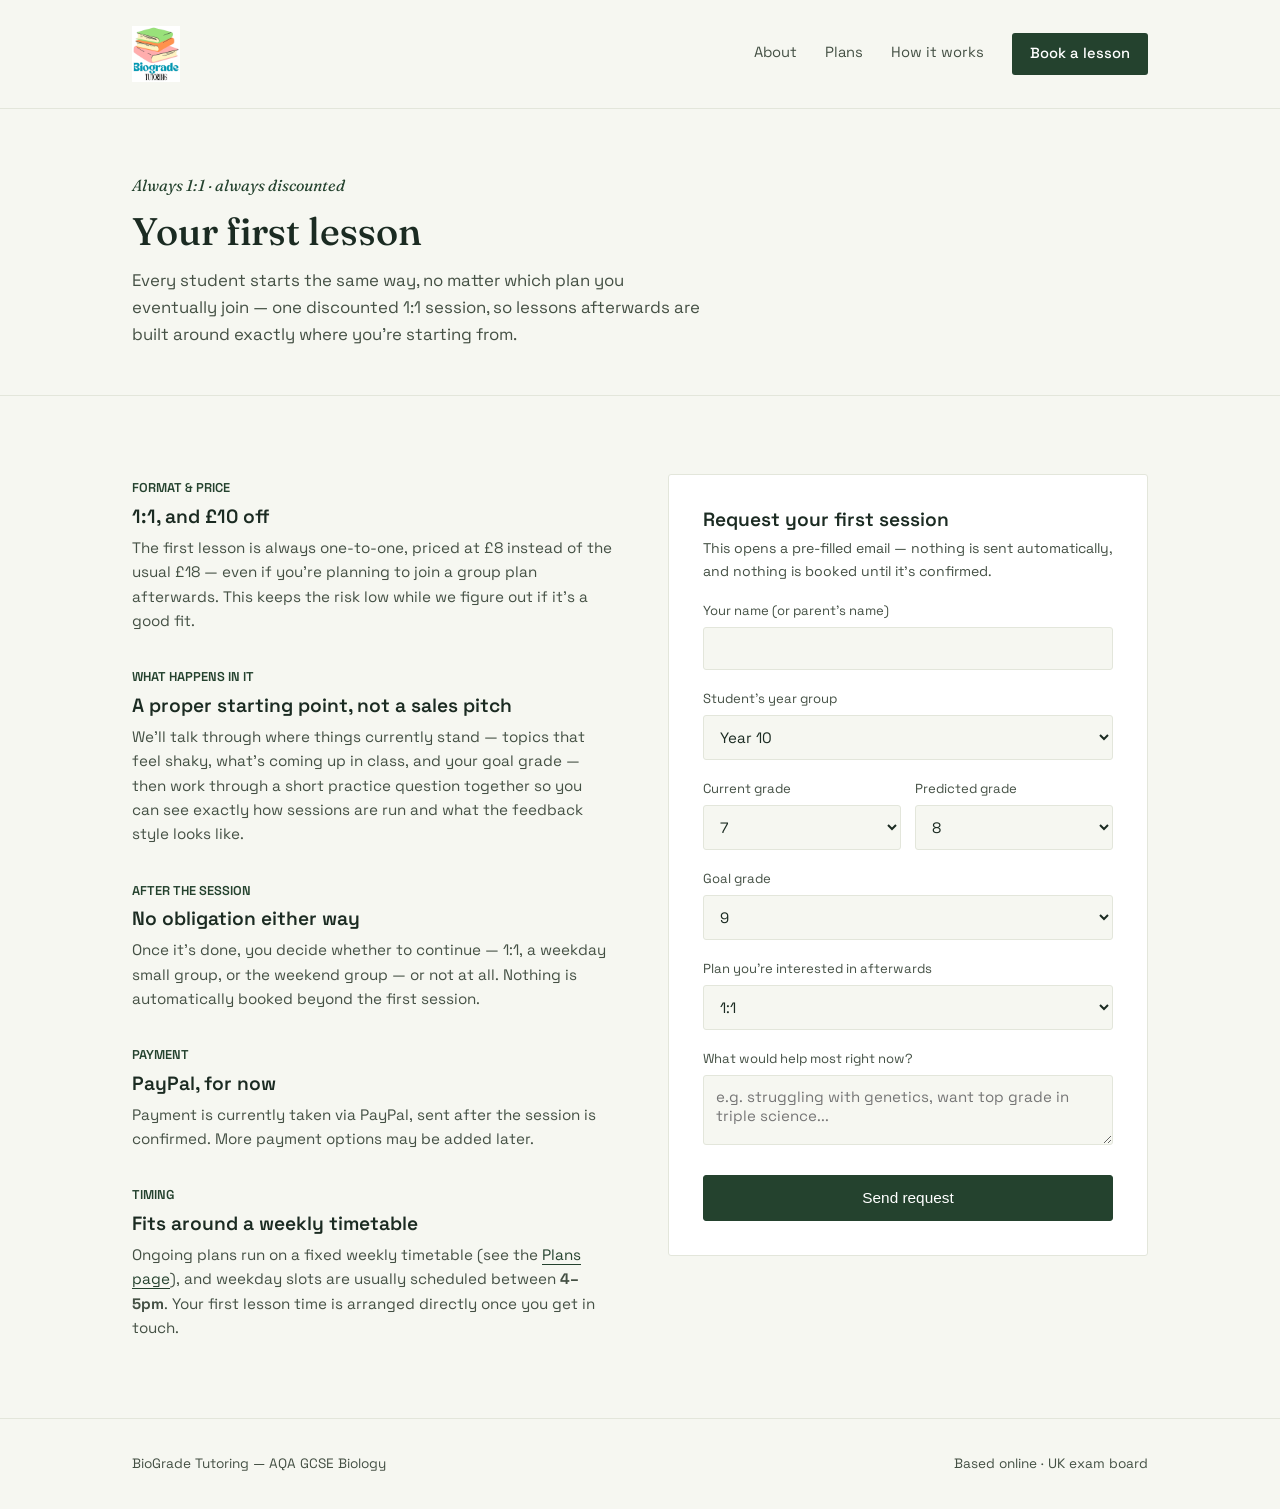
==== first-lesson.html @ ba915b2d "Add files via upload" ====
<!DOCTYPE html>
<html lang="en">
<head>
<meta charset="UTF-8">
<meta name="viewport" content="width=device-width, initial-scale=1.0">
<title>Your First Lesson — BioGrade Tutoring</title>
<link rel="preconnect" href="https://fonts.googleapis.com">
<link href="https://fonts.googleapis.com/css2?family=Fraunces:ital,opsz,wght@0,9..144,400;0,9..144,500;0,9..144,600;1,9..144,500&family=Space+Grotesk:wght@400;500;600;700&display=swap" rel="stylesheet">
<link rel="stylesheet" href="styles.css">
</head>
<body>

<header>
  <div class="wrap">
    <a href="index.html" class="brand">
      <img src="logo.png" alt="BioGrade Tutoring logo" class="brand-logo">
    </a>
    <nav>
      <a href="index.html#about">About</a>
      <a href="plans.html">Plans</a>
      <a href="index.html#how">How it works</a>
      <a href="first-lesson.html" class="nav-cta">Book a lesson</a>
    </nav>
  </div>
</header>

<section class="page-hero">
  <div class="wrap">
    <p class="eyebrow-note">Always 1:1 &middot; always discounted</p>
    <h1>Your first lesson</h1>
    <p class="lede">Every student starts the same way, no matter which plan you eventually join &mdash; one discounted 1:1 session, so lessons afterwards are built around exactly where you're starting from.</p>
  </div>
</section>

<section>
  <div class="wrap info-grid">
    <div>
      <div class="info-block">
        <span class="kicker">FORMAT &amp; PRICE</span>
        <h3>1:1, and £10 off</h3>
        <p>The first lesson is always one-to-one, priced at £8 instead of the usual £18 &mdash; even if you're planning to join a group plan afterwards. This keeps the risk low while we figure out if it's a good fit.</p>
      </div>
      <div class="info-block">
        <span class="kicker">WHAT HAPPENS IN IT</span>
        <h3>A proper starting point, not a sales pitch</h3>
        <p>We'll talk through where things currently stand &mdash; topics that feel shaky, what's coming up in class, and your goal grade &mdash; then work through a short practice question together so you can see exactly how sessions are run and what the feedback style looks like.</p>
      </div>
      <div class="info-block">
        <span class="kicker">AFTER THE SESSION</span>
        <h3>No obligation either way</h3>
        <p>Once it's done, you decide whether to continue &mdash; 1:1, a weekday small group, or the weekend group &mdash; or not at all. Nothing is automatically booked beyond the first session.</p>
      </div>
      <div class="info-block">
        <span class="kicker">PAYMENT</span>
        <h3>PayPal, for now</h3>
        <p>Payment is currently taken via PayPal, sent after the session is confirmed. More payment options may be added later.</p>
      </div>
      <div class="info-block">
        <span class="kicker">TIMING</span>
        <h3>Fits around a weekly timetable</h3>
        <p>Ongoing plans run on a fixed weekly timetable (see the <a href="plans.html" style="color:var(--moss-deep); border-bottom:1px solid var(--moss-deep);">Plans page</a>), and weekday slots are usually scheduled between <b>4&ndash;5pm</b>. Your first lesson time is arranged directly once you get in touch.</p>
      </div>
    </div>

    <div class="booking-card">
      <h3>Request your first session</h3>
      <p class="small">This opens a pre-filled email &mdash; nothing is sent automatically, and nothing is booked until it's confirmed.</p>
      <form id="bookingForm">
        <div class="field">
          <label for="name">Your name (or parent's name)</label>
          <input type="text" id="name" required>
        </div>
        <div class="field">
          <label for="studentyear">Student's year group</label>
          <select id="studentyear">
            <option>Year 9</option>
            <option selected>Year 10</option>
            <option>Year 11</option>
          </select>
        </div>
        <div class="field field-row">
          <div>
            <label for="currentgrade">Current grade</label>
            <select id="currentgrade">
              <option>U</option><option>1</option><option>2</option><option>3</option><option>4</option>
              <option>5</option><option>6</option><option selected>7</option><option>8</option><option>9</option>
            </select>
          </div>
          <div>
            <label for="predictedgrade">Predicted grade</label>
            <select id="predictedgrade">
              <option>U</option><option>1</option><option>2</option><option>3</option><option>4</option>
              <option>5</option><option>6</option><option>7</option><option selected>8</option><option>9</option>
            </select>
          </div>
        </div>
        <div class="field">
          <label for="goalgrade">Goal grade</label>
          <select id="goalgrade">
            <option>1</option><option>2</option><option>3</option><option>4</option>
            <option>5</option><option>6</option><option>7</option><option>8</option><option selected>9</option>
          </select>
        </div>
        <div class="field">
          <label for="sessiontype">Plan you're interested in afterwards</label>
          <select id="sessiontype">
            <option>1:1</option>
            <option>Weekday small group (1:4)</option>
            <option>Weekend small group (1:3)</option>
            <option>Not sure &mdash; help me choose</option>
          </select>
        </div>
        <div class="field">
          <label for="notes">What would help most right now?</label>
          <textarea id="notes" placeholder="e.g. struggling with genetics, want top grade in triple science..."></textarea>
        </div>
        <button type="submit" class="btn btn-solid">Send request</button>
      </form>
    </div>
  </div>
</section>

<footer>
  <div class="wrap">
    <span>BioGrade Tutoring &mdash; AQA GCSE Biology</span>
    <span>Based online &middot; UK exam board</span>
  </div>
</footer>

<script>
  document.getElementById('bookingForm').addEventListener('submit', function(e){
    e.preventDefault();
    const name = document.getElementById('name').value;
    const year = document.getElementById('studentyear').value;
    const current = document.getElementById('currentgrade').value;
    const predicted = document.getElementById('predictedgrade').value;
    const goal = document.getElementById('goalgrade').value;
    const type = document.getElementById('sessiontype').value;
    const notes = document.getElementById('notes').value;
    const subject = encodeURIComponent('First session request — ' + name);
    const body = encodeURIComponent(
      'Name: ' + name + '\n' +
      'Year group: ' + year + '\n' +
      'Current grade: ' + current + '\n' +
      'Predicted grade: ' + predicted + '\n' +
      'Goal grade: ' + goal + '\n' +
      'Interested in: ' + type + '\n' +
      'Notes: ' + notes
    );
    window.location.href = 'mailto:biogradetutoring@gmail.com?subject=' + subject + '&body=' + body;
  });
</script>

</body>
</html>
---- styles.css ----
:root{
  --paper: #F6F7F1;
  --paper-line: #E3E6DB;
  --ink: #1B2B22;
  --ink-soft: #445044;
  --moss: #3D6B4A;
  --moss-deep: #24422E;
  --highlight: #F2C94C;
  --mark: #E1573F;
  --white: #FFFFFF;
}

*{box-sizing:border-box; margin:0; padding:0;}
html{scroll-behavior:smooth;}
body{
  background:var(--paper);
  color:var(--ink);
  font-family:'Space Grotesk', sans-serif;
  font-size:16px;
  line-height:1.6;
  -webkit-font-smoothing:antialiased;
}
h1,h2,h3,.serif{
  font-family:'Fraunces', serif;
  font-weight:500;
  color:var(--ink);
  line-height:1.15;
}
a{color:inherit; text-decoration:none;}
.wrap{max-width:1080px; margin:0 auto; padding:0 32px;}

/* ---------- header ---------- */
header{padding:26px 0; border-bottom:1px solid var(--paper-line);}
header .wrap{display:flex; justify-content:space-between; align-items:center;}
.brand{display:flex; align-items:center; gap:10px; font-family:'Fraunces', serif; font-size:1.3rem; font-weight:600;}
.brand .leaf{width:26px; height:26px; flex-shrink:0;}
.brand-logo{height:56px; width:auto; display:block;}
nav{display:flex; gap:28px; font-size:0.92rem; align-items:center;}
nav a{position:relative; padding-bottom:3px; color:var(--ink-soft);}
nav a:hover{color:var(--moss-deep);}
.nav-cta{background:var(--moss-deep); color:var(--white) !important; padding:9px 18px; border-radius:3px; font-weight:500;}
.nav-cta:hover{background:var(--ink);}

/* ---------- hero (home) ---------- */
.hero{padding:88px 0 96px; position:relative;}
.hero .wrap{display:grid; grid-template-columns: 1.15fr 0.85fr; gap:56px; align-items:center;}
.eyebrow-note{font-family:'Fraunces', serif; font-style:italic; font-size:1rem; color:var(--moss-deep); margin-bottom:14px;}
.hero h1{font-size:3.1rem; letter-spacing:-0.01em; max-width:11.5ch;}
.hero h1 em{font-style:italic; color:var(--moss-deep);}
.hero p.lede{margin-top:22px; font-size:1.12rem; color:var(--ink-soft); max-width:46ch;}
.hero-ctas{margin-top:34px; display:flex; gap:14px; flex-wrap:wrap;}

.btn{display:inline-block; padding:13px 24px; border-radius:3px; font-weight:500; font-size:0.96rem; border:1.5px solid var(--ink); transition:transform .15s ease, background .15s ease, color .15s ease; cursor:pointer;}
.btn-solid{background:var(--moss-deep); color:var(--white); border-color:var(--moss-deep);}
.btn-solid:hover{background:var(--ink); transform:translateY(-1px);}
.btn-outline{background:transparent; color:var(--ink);}
.btn-outline:hover{background:var(--ink); color:var(--white); transform:translateY(-1px);}

/* marked exam-paper hero visual */
.paper-mark{background:var(--white); border:1px solid var(--paper-line); border-radius:2px; padding:34px 30px 30px; box-shadow: 6px 6px 0 var(--paper-line); position:relative; font-family:'Fraunces', serif;}
.paper-mark .q{font-size:0.82rem; color:var(--ink-soft); font-family:'Space Grotesk', sans-serif; letter-spacing:0.02em;}
.paper-mark .q-text{margin-top:8px; font-family:'Space Grotesk', sans-serif; font-size:0.95rem; color:var(--ink); line-height:1.55;}
.paper-mark .grade-circle{position:absolute; top:-22px; right:-18px; width:78px; height:78px; border-radius:50%; border:3px solid var(--mark); display:flex; align-items:center; justify-content:center; font-size:2.1rem; color:var(--mark); background:var(--paper); transform:rotate(-8deg); opacity:0; animation: dropIn .6s cubic-bezier(.2,.9,.3,1.3) .4s forwards;}
@keyframes dropIn{from{opacity:0; transform:rotate(-8deg) scale(0.6) translateY(-10px);} to{opacity:1; transform:rotate(-8deg) scale(1) translateY(0);}}
.tick-row{margin-top:18px; display:flex; align-items:center; gap:8px; font-size:0.85rem; color:var(--moss-deep);}
.tick-row svg{width:16px; height:16px;}

/* ---------- simple page hero (subpages) ---------- */
.page-hero{padding:64px 0 48px; border-bottom:1px solid var(--paper-line);}
.page-hero .eyebrow-note{margin-bottom:10px;}
.page-hero h1{font-size:2.4rem; max-width:20ch;}
.page-hero p.lede{margin-top:14px; font-size:1.05rem; color:var(--ink-soft); max-width:52ch;}

/* ---------- section shell ---------- */
section{padding:78px 0;}
.section-head{display:flex; justify-content:space-between; align-items:flex-end; gap:24px; margin-bottom:44px; border-bottom:1px solid var(--paper-line); padding-bottom:20px;}
.section-head h2{font-size:2rem;}
.section-head .tag{font-family:'Fraunces', serif; font-style:italic; color:var(--ink-soft); font-size:1rem; white-space:nowrap;}

/* ---------- about ---------- */
.about{background:var(--white); border-top:1px solid var(--paper-line); border-bottom:1px solid var(--paper-line);}
.about-grid{display:grid; grid-template-columns: 0.9fr 1.1fr; gap:56px; align-items:start;}
.about h2{font-size:2rem; max-width:14ch;}
.about-facts{display:flex; flex-direction:column; gap:22px; margin-top:26px;}
.fact{display:flex; gap:14px; align-items:flex-start;}
.fact .dot{width:8px; height:8px; border-radius:50%; background:var(--highlight); margin-top:8px; flex-shrink:0;}
.fact-text b{font-weight:600;}
.about-copy p{color:var(--ink-soft); font-size:1.02rem;}
.about-copy p + p{margin-top:16px;}
.about-copy .highlight{background:linear-gradient(to bottom, transparent 60%, var(--highlight) 60%); padding:0 2px;}

/* ---------- offerings (home teaser + plans page) ---------- */
.offer-grid{display:grid; grid-template-columns: 1fr 1fr; gap:0; border:1px solid var(--paper-line); border-radius:3px; overflow:hidden;}
.offer{background:var(--white); padding:38px 34px;}
.offer + .offer{border-left:1px solid var(--paper-line);}
.offer .kicker{font-size:0.82rem; color:var(--moss-deep); font-weight:600;}
.offer h3{font-size:1.5rem; margin-top:8px;}
.offer .price{margin-top:16px; font-family:'Fraunces', serif; font-size:2.1rem; color:var(--ink);}
.offer .price span{font-family:'Space Grotesk', sans-serif; font-size:0.95rem; color:var(--ink-soft); font-weight:400;}
.offer ul{margin-top:20px; list-style:none; display:flex; flex-direction:column; gap:10px;}
.offer li{font-size:0.94rem; color:var(--ink-soft); padding-left:20px; position:relative;}
.offer li::before{content:""; position:absolute; left:0; top:8px; width:9px; height:9px; border-left:2px solid var(--moss-deep); border-bottom:2px solid var(--moss-deep); transform:rotate(-45deg);}
.offer .note{margin-top:22px; font-size:0.85rem; font-style:italic; font-family:'Fraunces', serif; color:var(--mark);}
.offer-link{display:block; margin-top:26px; font-size:0.92rem; font-weight:500; color:var(--moss-deep); border-bottom:1px solid var(--moss-deep); width:fit-content;}

/* ---------- plan cards (plans.html) ---------- */
.plan-stack{display:flex; flex-direction:column; gap:20px;}
.plan-card{background:var(--white); border:1px solid var(--paper-line); border-radius:3px; padding:32px 34px; display:grid; grid-template-columns: 1fr 1fr; gap:28px; align-items:center;}
.plan-card .kicker{font-size:0.82rem; color:var(--moss-deep); font-weight:600;}
.plan-card h3{font-size:1.4rem; margin-top:6px;}
.plan-card .price{margin-top:12px; font-family:'Fraunces', serif; font-size:1.9rem;}
.plan-card .price span{font-family:'Space Grotesk', sans-serif; font-size:0.92rem; color:var(--ink-soft); font-weight:400;}
.schedule-box{background:var(--paper); border:1px solid var(--paper-line); border-radius:3px; padding:20px 22px;}
.schedule-box .label{font-size:0.78rem; text-transform:none; color:var(--ink-soft); margin-bottom:10px;}
.schedule-chips{display:flex; flex-wrap:wrap; gap:8px;}
.chip{background:var(--white); border:1px solid var(--paper-line); border-radius:20px; padding:6px 14px; font-size:0.85rem; color:var(--ink);}
.chip b{color:var(--moss-deep);}
@media(max-width:800px){ .plan-card{grid-template-columns:1fr;} }

.callout{background:#FFF7DE; border:1px solid var(--highlight); border-radius:3px; padding:22px 26px; margin-top:36px; font-size:0.95rem; color:var(--ink);}
.callout b{color:var(--moss-deep);}

/* ---------- how it works ---------- */
.how{background:var(--white); border-top:1px solid var(--paper-line); border-bottom:1px solid var(--paper-line);}
.steps{display:grid; grid-template-columns: repeat(3, 1fr); gap:36px;}
.step{position:relative; padding-left:2px;}
.step .num{font-family:'Fraunces', serif; font-style:italic; font-size:1.05rem; color:var(--moss-deep); margin-bottom:10px; display:block;}
.step h3{font-size:1.15rem; font-weight:600; font-family:'Space Grotesk', sans-serif;}
.step p{margin-top:8px; color:var(--ink-soft); font-size:0.95rem;}
.step:not(:last-child)::after{content:""; position:absolute; top:6px; right:-18px; width:1px; height:70%; background:var(--paper-line);}
@media(max-width:800px){ .step:not(:last-child)::after{display:none;} }

/* ---------- first-lesson info blocks ---------- */
.info-grid{display:grid; grid-template-columns: 1fr 1fr; gap:56px; align-items:start;}
.info-block + .info-block{margin-top:30px;}
.info-block .kicker{font-size:0.8rem; color:var(--moss-deep); font-weight:600;}
.info-block h3{font-size:1.2rem; margin-top:6px; font-family:'Space Grotesk', sans-serif; font-weight:600;}
.info-block p{margin-top:8px; color:var(--ink-soft); font-size:0.95rem;}

/* ---------- contact / booking ---------- */
.contact-grid{display:grid; grid-template-columns: 1fr 1fr; gap:56px; align-items:start;}
.contact-copy h2{font-size:2rem; max-width:12ch;}
.contact-copy p{margin-top:16px; color:var(--ink-soft); max-width:40ch;}
.contact-links{margin-top:28px; display:flex; flex-direction:column; gap:14px;}
.contact-link{display:flex; align-items:center; gap:12px; font-size:1rem; padding-bottom:10px; border-bottom:1px solid var(--paper-line); width:fit-content;}
.contact-link svg{width:18px; height:18px; color:var(--moss-deep);}

.booking-card{background:var(--white); border:1px solid var(--paper-line); border-radius:3px; padding:34px;}
.booking-card h3{font-size:1.2rem; font-family:'Space Grotesk', sans-serif; font-weight:600;}
.booking-card p.small{font-size:0.88rem; color:var(--ink-soft); margin-top:6px;}
.field{margin-top:18px;}
.field-row{display:grid; grid-template-columns:1fr 1fr; gap:14px;}
.field label{display:block; font-size:0.82rem; color:var(--ink-soft); margin-bottom:6px;}
.field input, .field select, .field textarea{width:100%; padding:11px 12px; border:1px solid var(--paper-line); border-radius:3px; font-family:'Space Grotesk', sans-serif; font-size:0.94rem; background:var(--paper); color:var(--ink);}
.field textarea{resize:vertical; min-height:70px;}
.field input:focus, .field select:focus, .field textarea:focus{outline:2px solid var(--moss-deep); outline-offset:1px;}
.booking-card .btn{width:100%; text-align:center; margin-top:22px;}

.simple-cta-card{background:var(--white); border:1px solid var(--paper-line); border-radius:3px; padding:34px; text-align:left;}
.simple-cta-card h3{font-size:1.2rem; font-family:'Space Grotesk', sans-serif; font-weight:600;}
.simple-cta-card p.small{font-size:0.92rem; color:var(--ink-soft); margin-top:8px;}
.simple-cta-card .btn{margin-top:20px;}

/* ---------- footer ---------- */
footer{padding:34px 0; border-top:1px solid var(--paper-line);}
footer .wrap{display:flex; justify-content:space-between; align-items:center; font-size:0.85rem; color:var(--ink-soft);}

.todo{background:#FFF7DE; border:1px dashed var(--highlight); padding:2px 6px; border-radius:3px; font-size:0.85em;}

@media(max-width:900px){
  .hero .wrap{grid-template-columns:1fr;}
  .hero{padding:64px 0 72px;}
  .hero h1{font-size:2.3rem;}
  .about-grid, .contact-grid, .info-grid{grid-template-columns:1fr;}
  .offer-grid{grid-template-columns:1fr;}
  .offer + .offer{border-left:none; border-top:1px solid var(--paper-line);}
  .steps{grid-template-columns:1fr; gap:28px;}
  .field-row{grid-template-columns:1fr;}
  nav{display:none;}
}
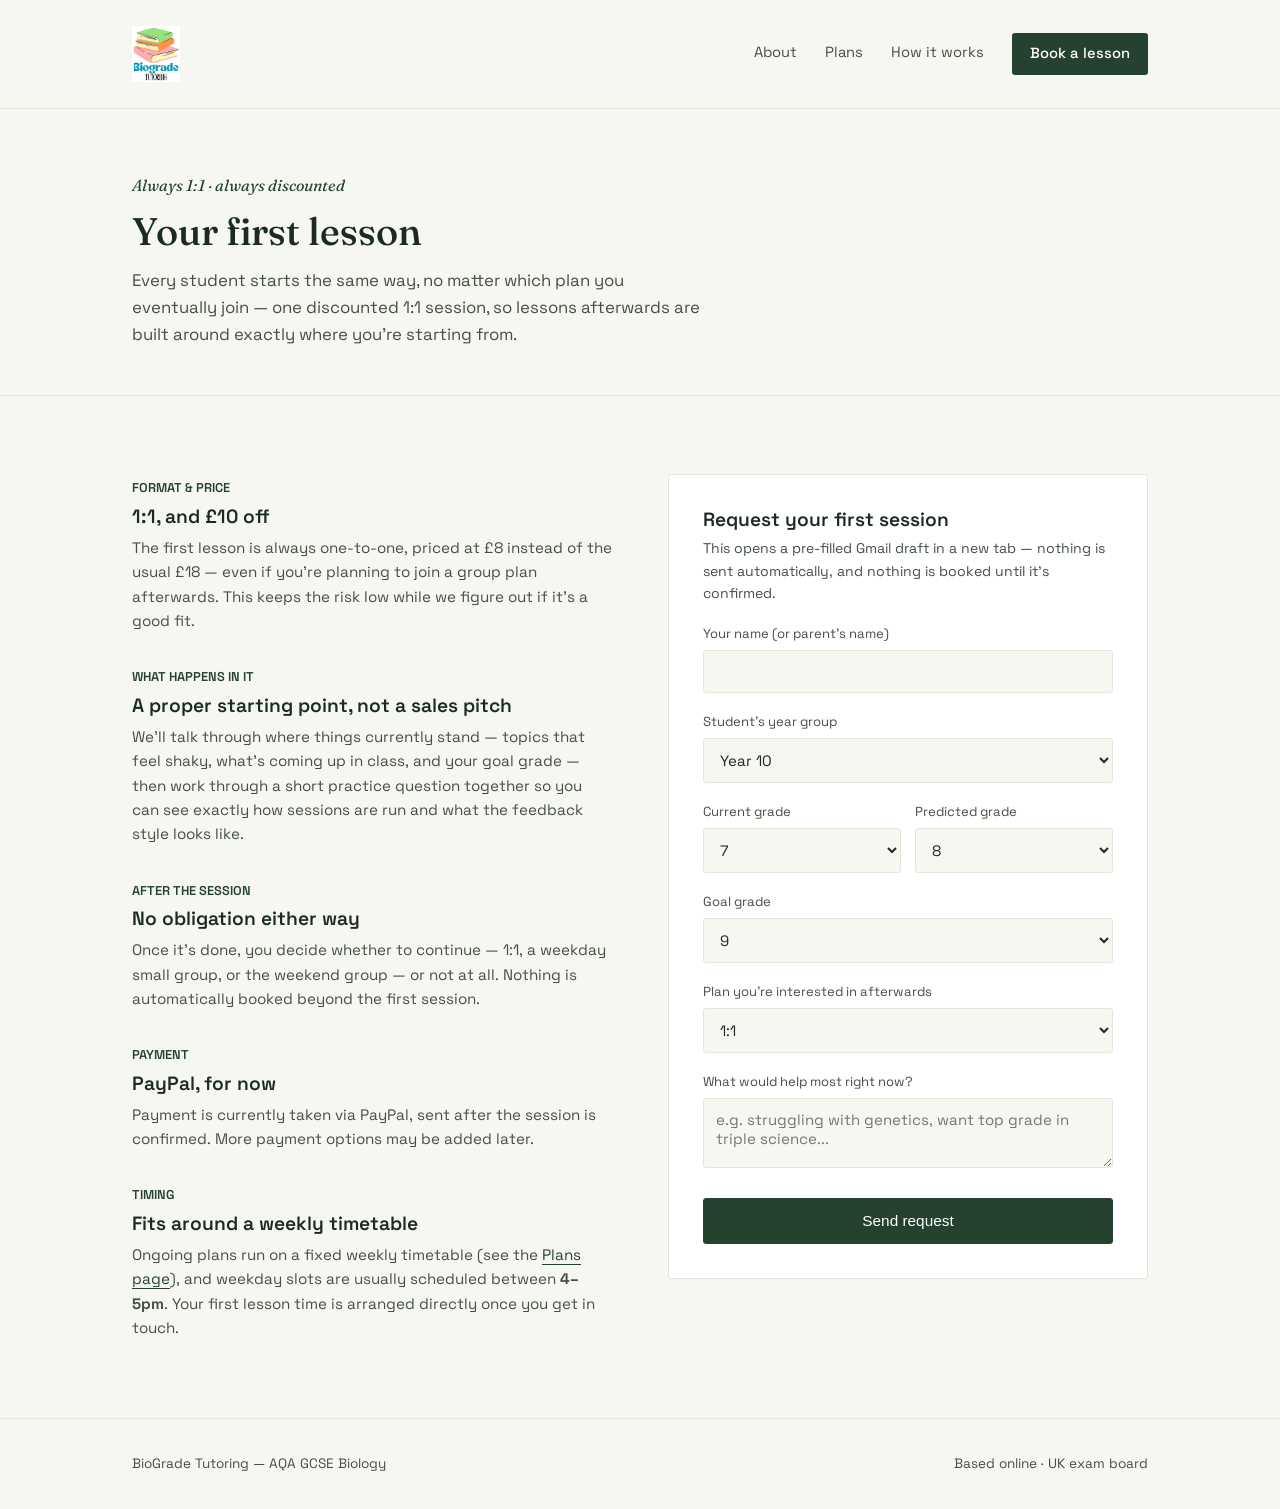
==== commit ff501175: "Add files via upload" ====
--- a/first-lesson.html
+++ b/first-lesson.html
@@ -64,7 +64,7 @@
 
     <div class="booking-card">
       <h3>Request your first session</h3>
-      <p class="small">This opens a pre-filled email &mdash; nothing is sent automatically, and nothing is booked until it's confirmed.</p>
+      <p class="small">This opens a pre-filled Gmail draft in a new tab &mdash; nothing is sent automatically, and nothing is booked until it's confirmed.</p>
       <form id="bookingForm">
         <div class="field">
           <label for="name">Your name (or parent's name)</label>
@@ -137,17 +137,19 @@
     const goal = document.getElementById('goalgrade').value;
     const type = document.getElementById('sessiontype').value;
     const notes = document.getElementById('notes').value;
-    const subject = encodeURIComponent('First session request — ' + name);
-    const body = encodeURIComponent(
+    const subject = 'First session request — ' + name;
+    const body =
       'Name: ' + name + '\n' +
       'Year group: ' + year + '\n' +
       'Current grade: ' + current + '\n' +
       'Predicted grade: ' + predicted + '\n' +
       'Goal grade: ' + goal + '\n' +
       'Interested in: ' + type + '\n' +
-      'Notes: ' + notes
-    );
-    window.location.href = 'mailto:biogradetutoring@gmail.com?subject=' + subject + '&body=' + body;
+      'Notes: ' + notes;
+    const gmailUrl = 'https://mail.google.com/mail/?view=cm&fs=1&to=biogradetutoring@gmail.com'
+      + '&su=' + encodeURIComponent(subject)
+      + '&body=' + encodeURIComponent(body);
+    window.open(gmailUrl, '_blank');
   });
 </script>
 
